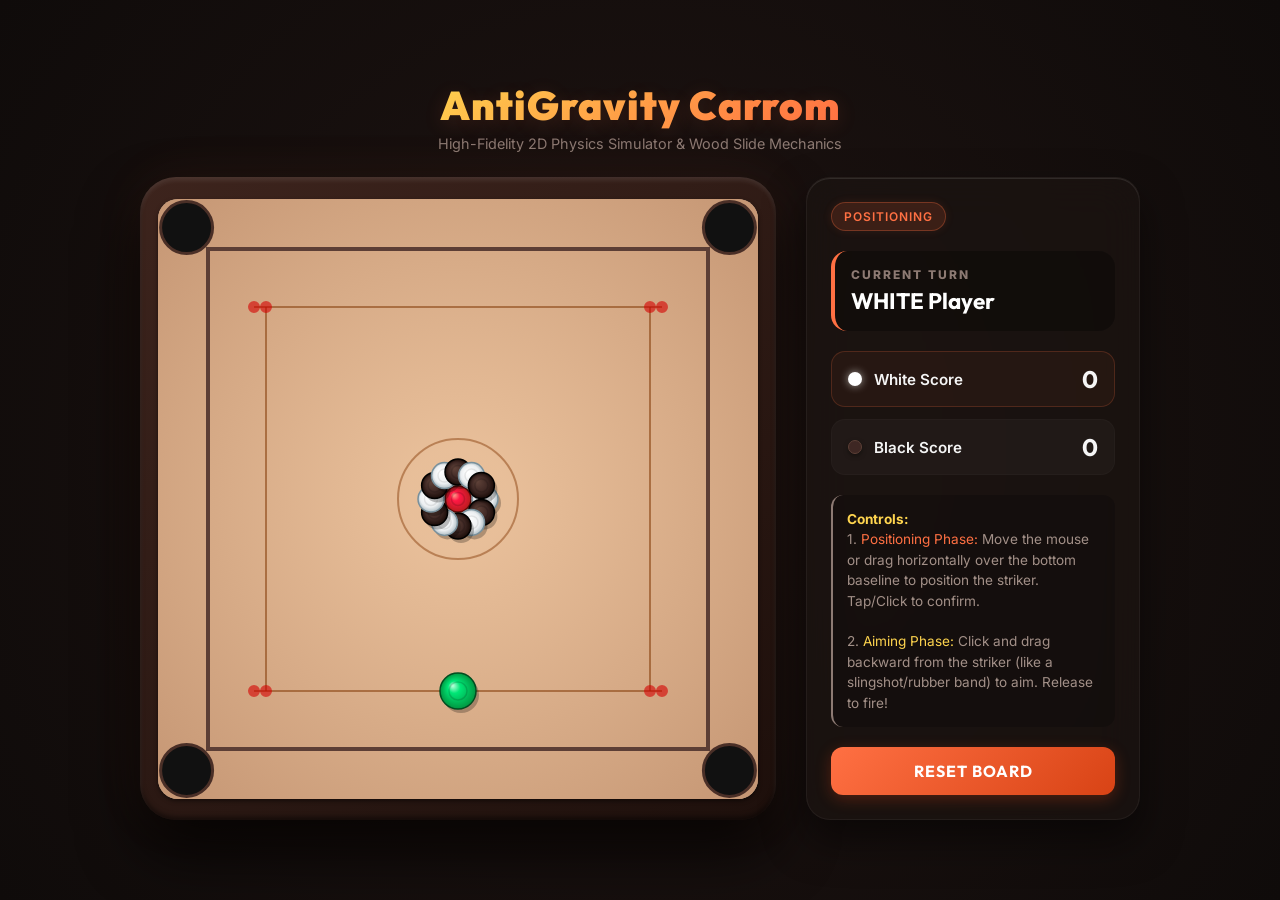
==== web/index.html @ b477c756 "Add playable Web simulator folder and update documentation" ====
<!DOCTYPE html>
<html lang="en">
<head>
    <meta charset="UTF-8">
    <meta name="viewport" content="width=device-width, initial-scale=1.0">
    <title>AntiGravity 2D Carrom - High-Fidelity Web Simulator</title>
    <link rel="stylesheet" href="styles.css">
</head>
<body>

    <div class="game-container">
        
        <header>
            <h1>AntiGravity Carrom</h1>
            <p>High-Fidelity 2D Physics Simulator & Wood Slide Mechanics</p>
        </header>

        <div class="dashboard">

            <!-- Playable Board Wrapper -->
            <div class="board-wrapper">
                <canvas id="carromCanvas" width="600" height="600"></canvas>
            </div>

            <!-- Dashboard Panel -->
            <div class="panel">
                
                <div class="state-badge" id="gameStateBadge">Positioning</div>

                <div class="turn-indicator">
                    <span class="turn-title">Current Turn</span>
                    <span class="turn-player" id="activePlayerDisplay">White Player</span>
                </div>

                <div class="scores">
                    <div class="score-row active-player" id="whiteScoreRow">
                        <div class="player-info">
                            <div class="coin-icon white"></div>
                            <span class="player-name">White Score</span>
                        </div>
                        <span class="score-val" id="whiteScoreVal">0</span>
                    </div>

                    <div class="score-row" id="blackScoreRow">
                        <div class="player-info">
                            <div class="coin-icon black"></div>
                            <span class="player-name">Black Score</span>
                        </div>
                        <span class="score-val" id="blackScoreVal">0</span>
                    </div>
                </div>

                <!-- Queen Cover Indicator -->
                <div class="queen-status" id="queenStatusBox" style="display: none;">
                    <div class="queen-dot"></div>
                    <span id="queenStatusText">Queen pocketed! Score next to cover.</span>
                </div>

                <div class="guidance">
                    <strong>Controls:</strong><br>
                    1. <span style="color: var(--accent);">Positioning Phase:</span> Move the mouse or drag horizontally over the bottom baseline to position the striker. Tap/Click to confirm.<br><br>
                    2. <span style="color: #FFD54F;">Aiming Phase:</span> Click and drag backward from the striker (like a slingshot/rubber band) to aim. Release to fire!
                </div>

                <button class="btn" id="restartBtn">Reset Board</button>

            </div>

        </div>

    </div>

    <!-- Core Game Scripts -->
    <script src="physics.js"></script>
    <script src="audio.js"></script>
    <script src="game.js"></script>

</body>
</html>
---- web/styles.css ----
/* Premium Styling for AntiGravity Carrom */

@import url('https://fonts.googleapis.com/css2?family=Inter:wght@300;400;600;800&family=Outfit:wght@400;700;900&display=swap');

:root {
    --bg-dark: #0f0b0a;
    --card-bg: rgba(28, 20, 18, 0.7);
    --border-glow: rgba(255, 110, 64, 0.2);
    --gold: #FFD54F;
    --neon-green: #00E676;
    --crimson: #FF3D00;
    --white-coin: #FFFFFF;
    --black-coin: #3E2723;
    --accent: #FF7043;
}

* {
    box-sizing: border-box;
    margin: 0;
    padding: 0;
    user-select: none;
    -webkit-user-select: none;
}

body {
    background: radial-gradient(circle at center, #1f1412 0%, var(--bg-dark) 100%);
    color: #F5F5F5;
    font-family: 'Inter', sans-serif;
    min-height: 100vh;
    display: flex;
    flex-direction: column;
    align-items: center;
    justify-content: center;
    overflow-x: hidden;
    padding: 20px;
}

/* Container */
.game-container {
    display: flex;
    flex-direction: column;
    align-items: center;
    gap: 20px;
    max-width: 1000px;
    width: 100%;
}

/* Header */
header {
    text-align: center;
    margin-bottom: 5px;
}

header h1 {
    font-family: 'Outfit', sans-serif;
    font-size: 2.5rem;
    font-weight: 900;
    background: linear-gradient(135deg, var(--gold) 0%, var(--accent) 100%);
    -webkit-background-clip: text;
    -webkit-text-fill-color: transparent;
    letter-spacing: 1px;
    text-shadow: 0 4px 20px rgba(255, 112, 67, 0.15);
}

header p {
    font-size: 0.9rem;
    color: #8D7A73;
    margin-top: 5px;
}

/* Dashboard Layout */
.dashboard {
    display: flex;
    align-items: stretch;
    gap: 30px;
    width: 100%;
    justify-content: center;
}

@media (max-width: 850px) {
    .dashboard {
        flex-direction: column;
        align-items: center;
    }
}

/* Glassmorphic Cards */
.panel {
    background: var(--card-bg);
    border: 1px solid rgba(255, 255, 255, 0.05);
    backdrop-filter: blur(20px);
    -webkit-backdrop-filter: blur(20px);
    border-radius: 24px;
    padding: 24px;
    box-shadow: 0 20px 40px rgba(0, 0, 0, 0.5),
                inset 0 1px 0 rgba(255, 255, 255, 0.1);
    display: flex;
    flex-direction: column;
    gap: 20px;
    min-width: 280px;
    height: fit-content;
}

/* Turn Display Box */
.turn-indicator {
    padding: 16px;
    border-radius: 16px;
    background: rgba(0, 0, 0, 0.3);
    border-left: 4px solid var(--accent);
    display: flex;
    flex-direction: column;
    gap: 5px;
}

.turn-title {
    font-size: 0.75rem;
    text-transform: uppercase;
    letter-spacing: 2px;
    color: #8D7A73;
    font-weight: 800;
}

.turn-player {
    font-family: 'Outfit', sans-serif;
    font-size: 1.4rem;
    font-weight: 700;
    color: var(--gold);
    transition: all 0.3s ease;
}

/* State Badge */
.state-badge {
    align-self: flex-start;
    padding: 6px 12px;
    border-radius: 20px;
    font-size: 0.75rem;
    font-weight: 600;
    letter-spacing: 1px;
    text-transform: uppercase;
    background: rgba(255, 110, 64, 0.15);
    color: var(--accent);
    border: 1px solid rgba(255, 110, 64, 0.3);
    box-shadow: 0 0 10px rgba(255, 110, 64, 0.1);
}

/* Score Section */
.scores {
    display: flex;
    flex-direction: column;
    gap: 12px;
}

.score-row {
    display: flex;
    align-items: center;
    justify-content: space-between;
    padding: 12px 16px;
    border-radius: 14px;
    background: rgba(255, 255, 255, 0.03);
    border: 1px solid rgba(255, 255, 255, 0.02);
}

.score-row.active-player {
    background: rgba(255, 110, 64, 0.05);
    border-color: rgba(255, 110, 64, 0.2);
}

.player-info {
    display: flex;
    align-items: center;
    gap: 12px;
}

.coin-icon {
    width: 14px;
    height: 14px;
    border-radius: 50%;
    box-shadow: 0 2px 5px rgba(0, 0, 0, 0.4);
}

.coin-icon.white {
    background: var(--white-coin);
    box-shadow: 0 0 8px rgba(255, 255, 255, 0.6);
}

.coin-icon.black {
    background: var(--black-coin);
    border: 1px solid #5d4037;
}

.player-name {
    font-size: 0.95rem;
    font-weight: 600;
}

.score-val {
    font-family: 'Outfit', sans-serif;
    font-size: 1.5rem;
    font-weight: 700;
}

/* Board Outer border with wood bevel styling */
.board-wrapper {
    position: relative;
    padding: 18px;
    background: linear-gradient(145deg, #3d241d 0%, #1e100c 100%);
    border-radius: 36px;
    box-shadow: 0 30px 60px rgba(0, 0, 0, 0.8),
                0 0 50px rgba(255, 110, 64, 0.08),
                inset 0 3px 5px rgba(255,255,255,0.1),
                inset 0 -3px 5px rgba(0,0,0,0.5);
    display: flex;
    align-items: center;
    justify-content: center;
}

canvas {
    background: #e5c4a5; /* High quality wood color */
    border-radius: 20px;
    box-shadow: inset 0 0 30px rgba(0, 0, 0, 0.4),
                0 2px 4px rgba(0, 0, 0, 0.5);
    display: block;
    cursor: crosshair;
}

/* Instruction Text */
.guidance {
    color: #A39088;
    font-size: 0.85rem;
    line-height: 1.5;
    background: rgba(0,0,0,0.2);
    padding: 14px;
    border-radius: 12px;
    border-left: 2px solid #8D7A73;
}

.guidance strong {
    color: var(--gold);
}

/* Action Buttons */
.btn {
    background: linear-gradient(135deg, var(--accent) 0%, #D84315 100%);
    color: white;
    border: none;
    border-radius: 12px;
    padding: 14px;
    font-family: 'Outfit', sans-serif;
    font-weight: 700;
    font-size: 1rem;
    letter-spacing: 1px;
    cursor: pointer;
    box-shadow: 0 4px 15px rgba(216, 67, 21, 0.3);
    transition: all 0.2s cubic-bezier(0.4, 0, 0.2, 1);
    text-transform: uppercase;
}

.btn:hover {
    transform: translateY(-2px);
    box-shadow: 0 6px 20px rgba(216, 67, 21, 0.5);
    filter: brightness(1.1);
}

.btn:active {
    transform: translateY(1px);
}

/* Queen Status Box */
.queen-status {
    padding: 12px 16px;
    border-radius: 14px;
    background: rgba(213, 0, 0, 0.05);
    border: 1px dashed rgba(213, 0, 0, 0.2);
    font-size: 0.8rem;
    color: #FF5252;
    display: flex;
    align-items: center;
    gap: 10px;
}

.queen-dot {
    width: 8px;
    height: 8px;
    border-radius: 50%;
    background: var(--crimson);
    box-shadow: 0 0 8px var(--crimson);
    animation: pulse 1.5s infinite;
}

@keyframes pulse {
    0% { transform: scale(1); opacity: 1; }
    50% { transform: scale(1.3); opacity: 0.5; }
    100% { transform: scale(1); opacity: 1; }
}
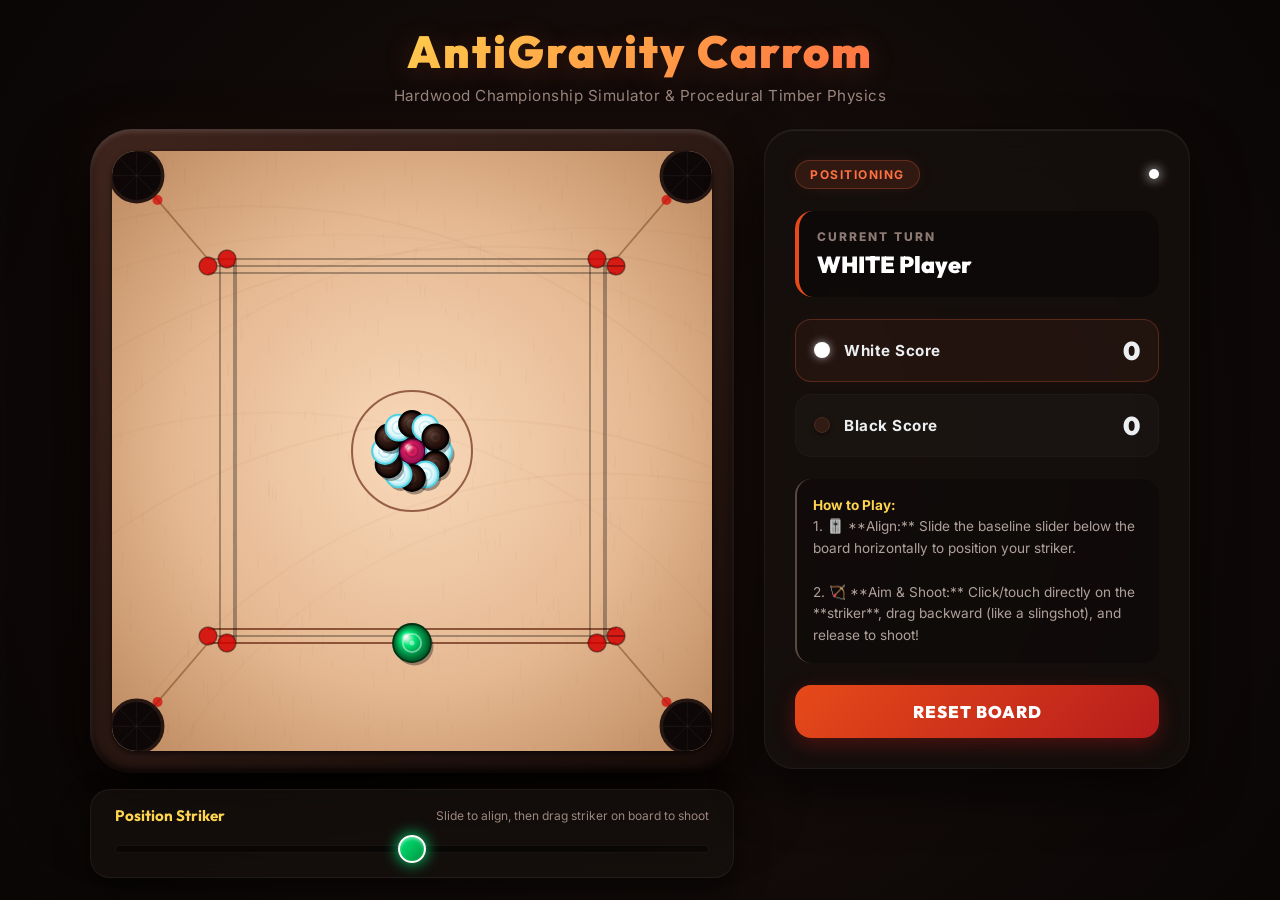
==== commit 012dfd9a: "Upgrade web simulator with professional wood theme and range slider positioning" ====
--- a/web/index.html
+++ b/web/index.html
@@ -3,7 +3,7 @@
 <head>
     <meta charset="UTF-8">
     <meta name="viewport" content="width=device-width, initial-scale=1.0">
-    <title>AntiGravity 2D Carrom - High-Fidelity Web Simulator</title>
+    <title>AntiGravity 2D Carrom - Hardwood Championship Board</title>
     <link rel="stylesheet" href="styles.css">
 </head>
 <body>
@@ -12,20 +12,34 @@
         
         <header>
             <h1>AntiGravity Carrom</h1>
-            <p>High-Fidelity 2D Physics Simulator & Wood Slide Mechanics</p>
+            <p>Hardwood Championship Simulator & Procedural Timber Physics</p>
         </header>
 
         <div class="dashboard">
 
-            <!-- Playable Board Wrapper -->
-            <div class="board-wrapper">
-                <canvas id="carromCanvas" width="600" height="600"></canvas>
+            <!-- Playable Board & Slider Wrapper -->
+            <div class="board-column">
+                <div class="board-wrapper">
+                    <canvas id="carromCanvas" width="600" height="600"></canvas>
+                </div>
+                
+                <!-- Baseline Slider Control -->
+                <div class="slider-panel">
+                    <div class="slider-header">
+                        <span class="slider-title">Position Striker</span>
+                        <span class="slider-hint">Slide to align, then drag striker on board to shoot</span>
+                    </div>
+                    <input type="range" id="strikerSlider" min="0" max="100" value="50" class="premium-slider">
+                </div>
             </div>
 
             <!-- Dashboard Panel -->
             <div class="panel">
                 
-                <div class="state-badge" id="gameStateBadge">Positioning</div>
+                <div class="state-badge-container">
+                    <div class="state-badge" id="gameStateBadge">Positioning</div>
+                    <div class="turn-dot" id="turnIndicatorDot"></div>
+                </div>
 
                 <div class="turn-indicator">
                     <span class="turn-title">Current Turn</span>
@@ -57,9 +71,9 @@
                 </div>
 
                 <div class="guidance">
-                    <strong>Controls:</strong><br>
-                    1. <span style="color: var(--accent);">Positioning Phase:</span> Move the mouse or drag horizontally over the bottom baseline to position the striker. Tap/Click to confirm.<br><br>
-                    2. <span style="color: #FFD54F;">Aiming Phase:</span> Click and drag backward from the striker (like a slingshot/rubber band) to aim. Release to fire!
+                    <strong>How to Play:</strong><br>
+                    1. 🎚️ **Align:** Slide the baseline slider below the board horizontally to position your striker.<br><br>
+                    2. 🏹 **Aim & Shoot:** Click/touch directly on the **striker**, drag backward (like a slingshot), and release to shoot!
                 </div>
 
                 <button class="btn" id="restartBtn">Reset Board</button>
--- a/web/styles.css
+++ b/web/styles.css
@@ -1,17 +1,19 @@
 /* Premium Styling for AntiGravity Carrom */
 
-@import url('https://fonts.googleapis.com/css2?family=Inter:wght@300;400;600;800&family=Outfit:wght@400;700;900&display=swap');
+@import url('https://fonts.googleapis.com/css2?family=Inter:wght@300;400;600;700;800&family=Outfit:wght@400;700;900&display=swap');
 
 :root {
-    --bg-dark: #0f0b0a;
-    --card-bg: rgba(28, 20, 18, 0.7);
-    --border-glow: rgba(255, 110, 64, 0.2);
+    --bg-dark: #090605;
+    --card-bg: rgba(22, 16, 14, 0.75);
     --gold: #FFD54F;
+    --gold-glow: rgba(255, 213, 79, 0.4);
     --neon-green: #00E676;
     --crimson: #FF3D00;
-    --white-coin: #FFFFFF;
-    --black-coin: #3E2723;
-    --accent: #FF7043;
+    --white-coin: #FFF;
+    --black-coin: #321B13;
+    --accent: #E64A19;
+    --wood-dark: #2A1711;
+    --wood-light: #4A2E25;
 }
 
 * {
@@ -23,16 +25,16 @@
 }
 
 body {
-    background: radial-gradient(circle at center, #1f1412 0%, var(--bg-dark) 100%);
-    color: #F5F5F5;
+    background: radial-gradient(circle at center, #1b100e 0%, var(--bg-dark) 100%);
+    color: #ECEFF1;
     font-family: 'Inter', sans-serif;
     min-height: 100vh;
     display: flex;
     flex-direction: column;
     align-items: center;
     justify-content: center;
+    padding: 20px;
     overflow-x: hidden;
-    padding: 20px;
 }
 
 /* Container */
@@ -40,32 +42,32 @@
     display: flex;
     flex-direction: column;
     align-items: center;
-    gap: 20px;
-    max-width: 1000px;
+    gap: 24px;
+    max-width: 1100px;
     width: 100%;
 }
 
 /* Header */
 header {
     text-align: center;
-    margin-bottom: 5px;
 }
 
 header h1 {
     font-family: 'Outfit', sans-serif;
-    font-size: 2.5rem;
+    font-size: 2.8rem;
     font-weight: 900;
-    background: linear-gradient(135deg, var(--gold) 0%, var(--accent) 100%);
+    background: linear-gradient(135deg, var(--gold) 0%, #FF7043 100%);
     -webkit-background-clip: text;
     -webkit-text-fill-color: transparent;
-    letter-spacing: 1px;
-    text-shadow: 0 4px 20px rgba(255, 112, 67, 0.15);
+    letter-spacing: 2px;
+    text-shadow: 0 4px 30px rgba(255, 112, 67, 0.2);
 }
 
 header p {
-    font-size: 0.9rem;
-    color: #8D7A73;
-    margin-top: 5px;
+    font-size: 0.95rem;
+    color: #9C867E;
+    margin-top: 6px;
+    letter-spacing: 0.5px;
 }
 
 /* Dashboard Layout */
@@ -77,39 +79,182 @@
     justify-content: center;
 }
 
-@media (max-width: 850px) {
+@media (max-width: 900px) {
     .dashboard {
         flex-direction: column;
         align-items: center;
     }
 }
 
-/* Glassmorphic Cards */
+/* Board Column holds Canvas and Slider */
+.board-column {
+    display: flex;
+    flex-direction: column;
+    align-items: center;
+    gap: 16px;
+}
+
+/* Board Outer wooden frame with rich bevel */
+.board-wrapper {
+    position: relative;
+    padding: 22px;
+    background: linear-gradient(145deg, #3E241C 0%, #170C09 100%);
+    border-radius: 42px;
+    box-shadow: 0 35px 70px rgba(0, 0, 0, 0.95),
+                0 0 50px rgba(230, 74, 25, 0.05),
+                inset 0 3px 5px rgba(255, 255, 255, 0.15),
+                inset 0 -4px 8px rgba(0, 0, 0, 0.8);
+    display: flex;
+    align-items: center;
+    justify-content: center;
+}
+
+canvas {
+    background: #E8C19F; /* wood tone */
+    border-radius: 24px;
+    box-shadow: inset 0 0 40px rgba(0, 0, 0, 0.55),
+                0 2px 4px rgba(0, 0, 0, 0.6);
+    display: block;
+    cursor: grab;
+}
+
+canvas:active {
+    cursor: grabbing;
+}
+
+/* Slider Panel beneath the Board */
+.slider-panel {
+    background: var(--card-bg);
+    border: 1px solid rgba(255, 255, 255, 0.06);
+    backdrop-filter: blur(20px);
+    -webkit-backdrop-filter: blur(20px);
+    border-radius: 20px;
+    padding: 16px 24px;
+    width: 100%;
+    max-width: 644px;
+    box-shadow: 0 15px 30px rgba(0, 0, 0, 0.5);
+    display: flex;
+    flex-direction: column;
+    gap: 12px;
+}
+
+.slider-header {
+    display: flex;
+    justify-content: space-between;
+    align-items: center;
+}
+
+.slider-title {
+    font-family: 'Outfit', sans-serif;
+    font-size: 0.95rem;
+    font-weight: 700;
+    color: var(--gold);
+}
+
+.slider-hint {
+    font-size: 0.75rem;
+    color: #9C867E;
+}
+
+/* Premium styled range slider input */
+.premium-slider {
+    -webkit-appearance: none;
+    width: 100%;
+    height: 8px;
+    border-radius: 4px;
+    background: rgba(0, 0, 0, 0.45);
+    outline: none;
+    border: 1px solid rgba(255, 255, 255, 0.05);
+    margin: 8px 0;
+}
+
+.premium-slider::-webkit-slider-thumb {
+    -webkit-appearance: none;
+    appearance: none;
+    width: 28px;
+    height: 28px;
+    border-radius: 50%;
+    background: linear-gradient(135deg, #00E676 0%, #009640 100%);
+    cursor: pointer;
+    box-shadow: 0 0 15px var(--neon-green),
+                inset 0 2px 3px rgba(255,255,255,0.4);
+    border: 2px solid #FFFFFF;
+    transition: transform 0.1s ease;
+}
+
+.premium-slider::-webkit-slider-thumb:hover {
+    transform: scale(1.15);
+}
+
+.premium-slider::-moz-range-thumb {
+    width: 28px;
+    height: 28px;
+    border-radius: 50%;
+    background: linear-gradient(135deg, #00E676 0%, #009640 100%);
+    cursor: pointer;
+    box-shadow: 0 0 15px var(--neon-green);
+    border: 2px solid #FFFFFF;
+    transition: transform 0.1s ease;
+}
+
+.premium-slider::-moz-range-thumb:hover {
+    transform: scale(1.15);
+}
+
+/* Dashboard Panel */
 .panel {
     background: var(--card-bg);
     border: 1px solid rgba(255, 255, 255, 0.05);
-    backdrop-filter: blur(20px);
-    -webkit-backdrop-filter: blur(20px);
-    border-radius: 24px;
-    padding: 24px;
-    box-shadow: 0 20px 40px rgba(0, 0, 0, 0.5),
-                inset 0 1px 0 rgba(255, 255, 255, 0.1);
-    display: flex;
-    flex-direction: column;
-    gap: 20px;
-    min-width: 280px;
+    backdrop-filter: blur(25px);
+    -webkit-backdrop-filter: blur(25px);
+    border-radius: 30px;
+    padding: 30px;
+    box-shadow: 0 25px 50px rgba(0, 0, 0, 0.6),
+                inset 0 1px 0 rgba(255, 255, 255, 0.08);
+    display: flex;
+    flex-direction: column;
+    gap: 22px;
+    min-width: 320px;
     height: fit-content;
+}
+
+/* State Badge with glowing turn indicator dot */
+.state-badge-container {
+    display: flex;
+    justify-content: space-between;
+    align-items: center;
+}
+
+.state-badge {
+    padding: 6px 14px;
+    border-radius: 20px;
+    font-size: 0.75rem;
+    font-weight: 700;
+    letter-spacing: 1.5px;
+    text-transform: uppercase;
+    background: rgba(255, 110, 64, 0.12);
+    color: #FF7043;
+    border: 1px solid rgba(255, 110, 64, 0.25);
+    box-shadow: 0 0 15px rgba(255, 110, 64, 0.08);
+}
+
+.turn-dot {
+    width: 10px;
+    height: 10px;
+    border-radius: 50%;
+    background: var(--neon-green);
+    box-shadow: 0 0 12px var(--neon-green);
 }
 
 /* Turn Display Box */
 .turn-indicator {
-    padding: 16px;
-    border-radius: 16px;
-    background: rgba(0, 0, 0, 0.3);
+    padding: 18px;
+    border-radius: 18px;
+    background: rgba(0, 0, 0, 0.35);
     border-left: 4px solid var(--accent);
     display: flex;
     flex-direction: column;
-    gap: 5px;
+    gap: 6px;
 }
 
 .turn-title {
@@ -122,25 +267,9 @@
 
 .turn-player {
     font-family: 'Outfit', sans-serif;
-    font-size: 1.4rem;
-    font-weight: 700;
+    font-size: 1.45rem;
+    font-weight: 900;
     color: var(--gold);
-    transition: all 0.3s ease;
-}
-
-/* State Badge */
-.state-badge {
-    align-self: flex-start;
-    padding: 6px 12px;
-    border-radius: 20px;
-    font-size: 0.75rem;
-    font-weight: 600;
-    letter-spacing: 1px;
-    text-transform: uppercase;
-    background: rgba(255, 110, 64, 0.15);
-    color: var(--accent);
-    border: 1px solid rgba(255, 110, 64, 0.3);
-    box-shadow: 0 0 10px rgba(255, 110, 64, 0.1);
 }
 
 /* Score Section */
@@ -154,26 +283,28 @@
     display: flex;
     align-items: center;
     justify-content: space-between;
-    padding: 12px 16px;
-    border-radius: 14px;
-    background: rgba(255, 255, 255, 0.03);
+    padding: 14px 18px;
+    border-radius: 16px;
+    background: rgba(255, 255, 255, 0.025);
     border: 1px solid rgba(255, 255, 255, 0.02);
+    transition: all 0.3s cubic-bezier(0.4, 0, 0.2, 1);
 }
 
 .score-row.active-player {
-    background: rgba(255, 110, 64, 0.05);
-    border-color: rgba(255, 110, 64, 0.2);
+    background: rgba(255, 110, 64, 0.06);
+    border-color: rgba(255, 110, 64, 0.25);
+    box-shadow: 0 0 15px rgba(255, 110, 64, 0.04);
 }
 
 .player-info {
     display: flex;
     align-items: center;
-    gap: 12px;
+    gap: 14px;
 }
 
 .coin-icon {
-    width: 14px;
-    height: 14px;
+    width: 16px;
+    height: 16px;
     border-radius: 50%;
     box-shadow: 0 2px 5px rgba(0, 0, 0, 0.4);
 }
@@ -185,53 +316,30 @@
 
 .coin-icon.black {
     background: var(--black-coin);
-    border: 1px solid #5d4037;
+    border: 1.5px solid #4E2C1E;
 }
 
 .player-name {
     font-size: 0.95rem;
-    font-weight: 600;
+    font-weight: 700;
+    letter-spacing: 0.5px;
 }
 
 .score-val {
     font-family: 'Outfit', sans-serif;
-    font-size: 1.5rem;
-    font-weight: 700;
-}
-
-/* Board Outer border with wood bevel styling */
-.board-wrapper {
-    position: relative;
-    padding: 18px;
-    background: linear-gradient(145deg, #3d241d 0%, #1e100c 100%);
-    border-radius: 36px;
-    box-shadow: 0 30px 60px rgba(0, 0, 0, 0.8),
-                0 0 50px rgba(255, 110, 64, 0.08),
-                inset 0 3px 5px rgba(255,255,255,0.1),
-                inset 0 -3px 5px rgba(0,0,0,0.5);
-    display: flex;
-    align-items: center;
-    justify-content: center;
-}
-
-canvas {
-    background: #e5c4a5; /* High quality wood color */
-    border-radius: 20px;
-    box-shadow: inset 0 0 30px rgba(0, 0, 0, 0.4),
-                0 2px 4px rgba(0, 0, 0, 0.5);
-    display: block;
-    cursor: crosshair;
-}
-
-/* Instruction Text */
+    font-size: 1.6rem;
+    font-weight: 900;
+}
+
+/* Instructions */
 .guidance {
-    color: #A39088;
+    color: #AFA09A;
     font-size: 0.85rem;
-    line-height: 1.5;
-    background: rgba(0,0,0,0.2);
-    padding: 14px;
-    border-radius: 12px;
-    border-left: 2px solid #8D7A73;
+    line-height: 1.6;
+    background: rgba(0, 0, 0, 0.25);
+    padding: 16px;
+    border-radius: 16px;
+    border-left: 2px solid #5A4842;
 }
 
 .guidance strong {
@@ -240,50 +348,51 @@
 
 /* Action Buttons */
 .btn {
-    background: linear-gradient(135deg, var(--accent) 0%, #D84315 100%);
+    background: linear-gradient(135deg, var(--accent) 0%, #B71C1C 100%);
     color: white;
     border: none;
-    border-radius: 12px;
-    padding: 14px;
+    border-radius: 16px;
+    padding: 16px;
     font-family: 'Outfit', sans-serif;
-    font-weight: 700;
-    font-size: 1rem;
+    font-weight: 900;
+    font-size: 1.05rem;
     letter-spacing: 1px;
     cursor: pointer;
-    box-shadow: 0 4px 15px rgba(216, 67, 21, 0.3);
+    box-shadow: 0 6px 20px rgba(183, 28, 28, 0.35);
     transition: all 0.2s cubic-bezier(0.4, 0, 0.2, 1);
     text-transform: uppercase;
 }
 
 .btn:hover {
     transform: translateY(-2px);
-    box-shadow: 0 6px 20px rgba(216, 67, 21, 0.5);
-    filter: brightness(1.1);
+    box-shadow: 0 8px 25px rgba(183, 28, 28, 0.55);
+    filter: brightness(1.15);
 }
 
 .btn:active {
     transform: translateY(1px);
 }
 
-/* Queen Status Box */
+/* Queen Status warning overlay */
 .queen-status {
-    padding: 12px 16px;
-    border-radius: 14px;
-    background: rgba(213, 0, 0, 0.05);
-    border: 1px dashed rgba(213, 0, 0, 0.2);
+    padding: 14px 18px;
+    border-radius: 16px;
+    background: rgba(255, 23, 68, 0.08);
+    border: 1px dashed rgba(255, 23, 68, 0.3);
     font-size: 0.8rem;
+    font-weight: 600;
     color: #FF5252;
     display: flex;
     align-items: center;
-    gap: 10px;
+    gap: 12px;
 }
 
 .queen-dot {
     width: 8px;
     height: 8px;
     border-radius: 50%;
-    background: var(--crimson);
-    box-shadow: 0 0 8px var(--crimson);
+    background: #FF1744;
+    box-shadow: 0 0 8px #FF1744;
     animation: pulse 1.5s infinite;
 }
 
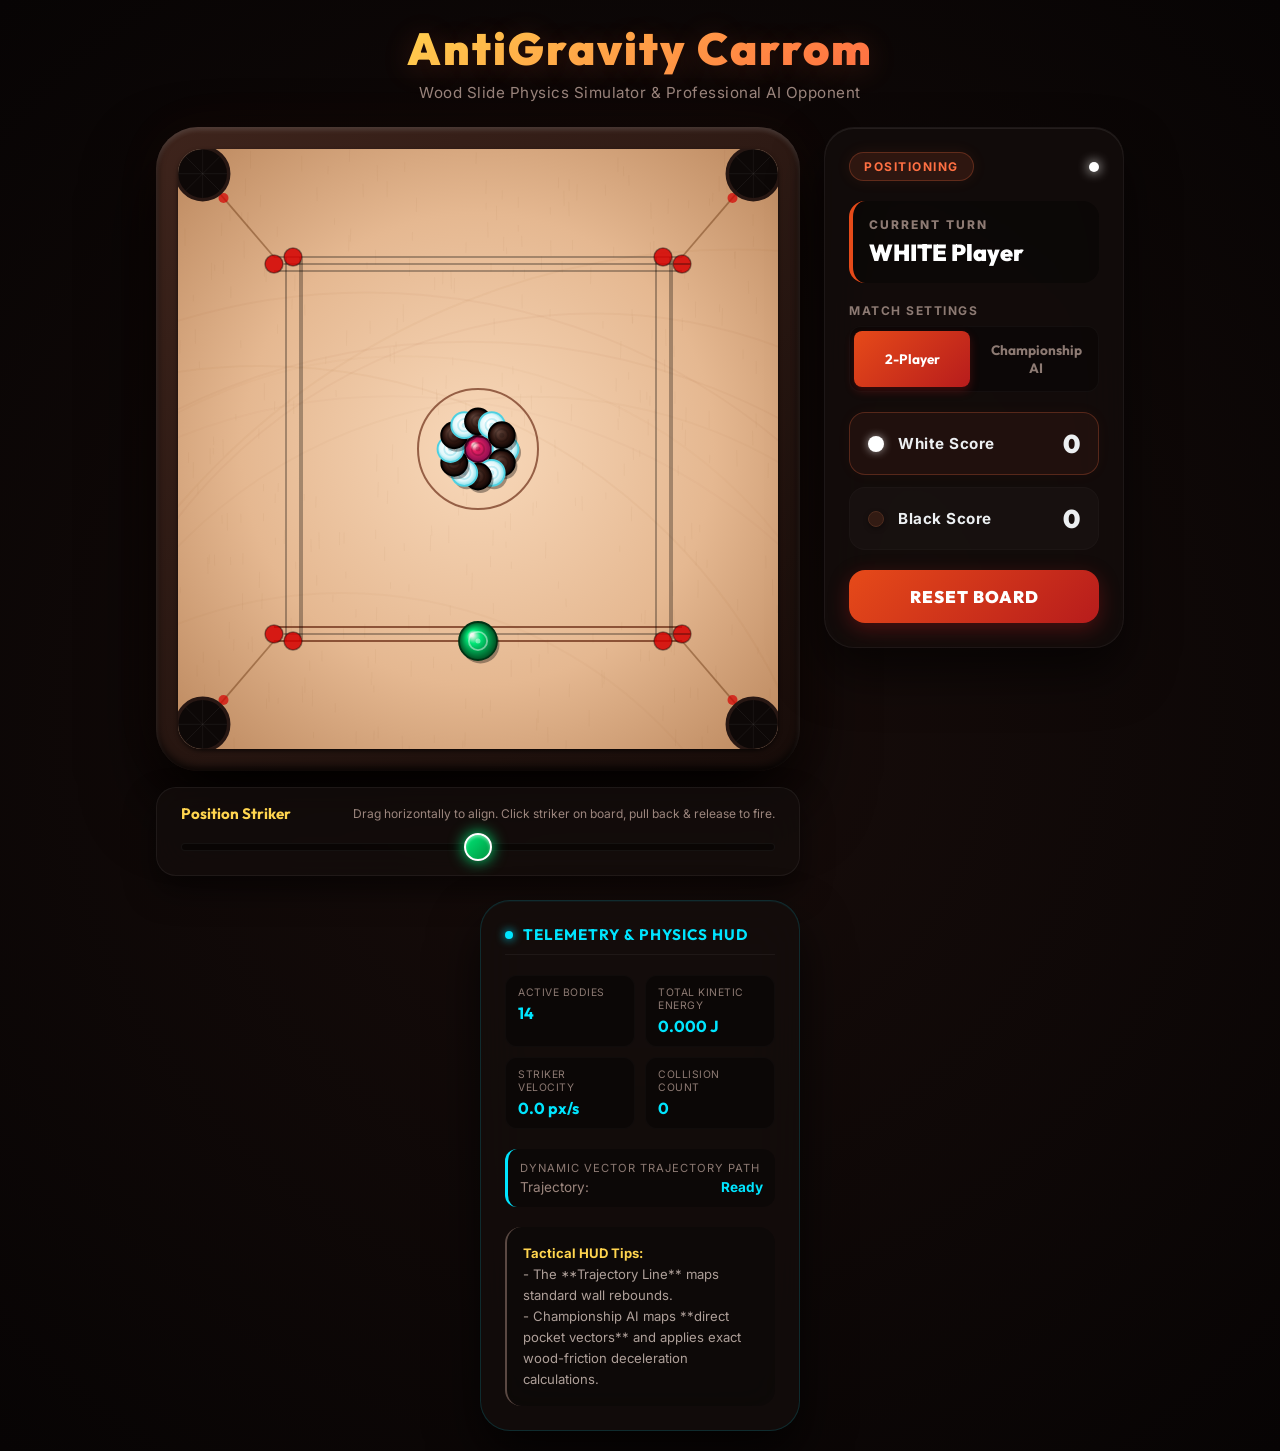
==== commit a99484bd: "Calibrate striker impulse mass factor and fix mobile touchend release shot" ====
--- a/web/index.html
+++ b/web/index.html
@@ -3,7 +3,7 @@
 <head>
     <meta charset="UTF-8">
     <meta name="viewport" content="width=device-width, initial-scale=1.0">
-    <title>AntiGravity 2D Carrom - Hardwood Championship Board</title>
+    <title>AntiGravity 2D Carrom - Championship Hardwood Arena</title>
     <link rel="stylesheet" href="styles.css">
 </head>
 <body>
@@ -12,12 +12,12 @@
         
         <header>
             <h1>AntiGravity Carrom</h1>
-            <p>Hardwood Championship Simulator & Procedural Timber Physics</p>
+            <p>Wood Slide Physics Simulator & Professional AI Opponent</p>
         </header>
 
         <div class="dashboard">
 
-            <!-- Playable Board & Slider Wrapper -->
+            <!-- Playable Board Column -->
             <div class="board-column">
                 <div class="board-wrapper">
                     <canvas id="carromCanvas" width="600" height="600"></canvas>
@@ -27,13 +27,13 @@
                 <div class="slider-panel">
                     <div class="slider-header">
                         <span class="slider-title">Position Striker</span>
-                        <span class="slider-hint">Slide to align, then drag striker on board to shoot</span>
+                        <span class="slider-hint">Drag horizontally to align. Click striker on board, pull back & release to fire.</span>
                     </div>
                     <input type="range" id="strikerSlider" min="0" max="100" value="50" class="premium-slider">
                 </div>
             </div>
 
-            <!-- Dashboard Panel -->
+            <!-- Scoreboard & Controls Panel -->
             <div class="panel">
                 
                 <div class="state-badge-container">
@@ -44,6 +44,15 @@
                 <div class="turn-indicator">
                     <span class="turn-title">Current Turn</span>
                     <span class="turn-player" id="activePlayerDisplay">White Player</span>
+                </div>
+
+                <!-- Opponent Mode Selector -->
+                <div class="mode-selector">
+                    <label class="mode-label">Match Settings</label>
+                    <div class="mode-buttons">
+                        <button class="mode-btn active" id="modeLocalBtn">2-Player</button>
+                        <button class="mode-btn" id="modeAiBtn">Championship AI</button>
+                    </div>
                 </div>
 
                 <div class="scores">
@@ -58,7 +67,7 @@
                     <div class="score-row" id="blackScoreRow">
                         <div class="player-info">
                             <div class="coin-icon black"></div>
-                            <span class="player-name">Black Score</span>
+                            <span class="player-name" id="blackPlayerName">Black Score</span>
                         </div>
                         <span class="score-val" id="blackScoreVal">0</span>
                     </div>
@@ -67,17 +76,53 @@
                 <!-- Queen Cover Indicator -->
                 <div class="queen-status" id="queenStatusBox" style="display: none;">
                     <div class="queen-dot"></div>
-                    <span id="queenStatusText">Queen pocketed! Score next to cover.</span>
+                    <span id="queenStatusText">Queen Sunk! Score a coin to cover.</span>
+                </div>
+
+                <!-- Action Button -->
+                <button class="btn" id="restartBtn">Reset Board</button>
+
+            </div>
+
+            <!-- Physics Monitor HUD Overlay -->
+            <div class="panel monitor-panel">
+                <div class="monitor-header">
+                    <div class="pulse-dot"></div>
+                    <span class="monitor-title">Telemetry & Physics HUD</span>
+                </div>
+                
+                <div class="telemetry-grid">
+                    <div class="telemetry-item">
+                        <span class="telemetry-label">Active Bodies</span>
+                        <span class="telemetry-value" id="hudActiveBodies">14</span>
+                    </div>
+                    <div class="telemetry-item">
+                        <span class="telemetry-label">Total Kinetic Energy</span>
+                        <span class="telemetry-value" id="hudKineticEnergy">0.00 J</span>
+                    </div>
+                    <div class="telemetry-item">
+                        <span class="telemetry-label">Striker Velocity</span>
+                        <span class="telemetry-value" id="hudStrikerVel">0.0 px/s</span>
+                    </div>
+                    <div class="telemetry-item">
+                        <span class="telemetry-label">Collision Count</span>
+                        <span class="telemetry-value" id="hudCollisions">0</span>
+                    </div>
+                </div>
+
+                <div class="vector-visualizer">
+                    <span class="vector-title">Dynamic Vector Trajectory Path</span>
+                    <div class="vector-status">
+                        <span class="vector-status-label">Trajectory:</span>
+                        <span class="vector-status-value" id="hudTrajectoryStatus">Ready</span>
+                    </div>
                 </div>
 
                 <div class="guidance">
-                    <strong>How to Play:</strong><br>
-                    1. 🎚️ **Align:** Slide the baseline slider below the board horizontally to position your striker.<br><br>
-                    2. 🏹 **Aim & Shoot:** Click/touch directly on the **striker**, drag backward (like a slingshot), and release to shoot!
+                    <strong>Tactical HUD Tips:</strong><br>
+                    - The **Trajectory Line** maps standard wall rebounds.<br>
+                    - Championship AI maps **direct pocket vectors** and applies exact wood-friction deceleration calculations.
                 </div>
-
-                <button class="btn" id="restartBtn">Reset Board</button>
-
             </div>
 
         </div>
--- a/web/styles.css
+++ b/web/styles.css
@@ -3,17 +3,16 @@
 @import url('https://fonts.googleapis.com/css2?family=Inter:wght@300;400;600;700;800&family=Outfit:wght@400;700;900&display=swap');
 
 :root {
-    --bg-dark: #090605;
-    --card-bg: rgba(22, 16, 14, 0.75);
+    --bg-dark: #070404;
+    --card-bg: rgba(20, 14, 12, 0.78);
     --gold: #FFD54F;
     --gold-glow: rgba(255, 213, 79, 0.4);
     --neon-green: #00E676;
+    --neon-cyan: #00E5FF;
     --crimson: #FF3D00;
-    --white-coin: #FFF;
+    --white-coin: #FFFFFF;
     --black-coin: #321B13;
     --accent: #E64A19;
-    --wood-dark: #2A1711;
-    --wood-light: #4A2E25;
 }
 
 * {
@@ -25,7 +24,7 @@
 }
 
 body {
-    background: radial-gradient(circle at center, #1b100e 0%, var(--bg-dark) 100%);
+    background: radial-gradient(circle at center, #180d0b 0%, var(--bg-dark) 100%);
     color: #ECEFF1;
     font-family: 'Inter', sans-serif;
     min-height: 100vh;
@@ -42,14 +41,15 @@
     display: flex;
     flex-direction: column;
     align-items: center;
-    gap: 24px;
-    max-width: 1100px;
+    gap: 20px;
+    max-width: 1300px;
     width: 100%;
 }
 
 /* Header */
 header {
     text-align: center;
+    margin-bottom: 5px;
 }
 
 header h1 {
@@ -74,16 +74,10 @@
 .dashboard {
     display: flex;
     align-items: stretch;
-    gap: 30px;
+    gap: 24px;
     width: 100%;
     justify-content: center;
-}
-
-@media (max-width: 900px) {
-    .dashboard {
-        flex-direction: column;
-        align-items: center;
-    }
+    flex-wrap: wrap;
 }
 
 /* Board Column holds Canvas and Slider */
@@ -208,13 +202,14 @@
     backdrop-filter: blur(25px);
     -webkit-backdrop-filter: blur(25px);
     border-radius: 30px;
-    padding: 30px;
+    padding: 24px;
     box-shadow: 0 25px 50px rgba(0, 0, 0, 0.6),
                 inset 0 1px 0 rgba(255, 255, 255, 0.08);
     display: flex;
     flex-direction: column;
-    gap: 22px;
-    min-width: 320px;
+    gap: 20px;
+    min-width: 300px;
+    max-width: 320px;
     height: fit-content;
 }
 
@@ -248,8 +243,8 @@
 
 /* Turn Display Box */
 .turn-indicator {
-    padding: 18px;
-    border-radius: 18px;
+    padding: 16px;
+    border-radius: 16px;
     background: rgba(0, 0, 0, 0.35);
     border-left: 4px solid var(--accent);
     display: flex;
@@ -270,6 +265,50 @@
     font-size: 1.45rem;
     font-weight: 900;
     color: var(--gold);
+}
+
+/* Match Opponent Selector */
+.mode-selector {
+    display: flex;
+    flex-direction: column;
+    gap: 8px;
+}
+
+.mode-label {
+    font-size: 0.75rem;
+    text-transform: uppercase;
+    letter-spacing: 1.5px;
+    color: #8D7A73;
+    font-weight: 700;
+}
+
+.mode-buttons {
+    display: flex;
+    gap: 8px;
+    background: rgba(0,0,0,0.3);
+    padding: 4px;
+    border-radius: 12px;
+    border: 1px solid rgba(255,255,255,0.03);
+}
+
+.mode-btn {
+    flex: 1;
+    background: transparent;
+    border: none;
+    border-radius: 8px;
+    padding: 10px;
+    font-family: 'Outfit', sans-serif;
+    font-weight: 700;
+    font-size: 0.85rem;
+    color: #8D7A73;
+    cursor: pointer;
+    transition: all 0.2s ease;
+}
+
+.mode-btn.active {
+    background: linear-gradient(135deg, var(--wood-light, #E64A19) 0%, #B71C1C 100%);
+    color: white;
+    box-shadow: 0 4px 10px rgba(183, 28, 28, 0.3);
 }
 
 /* Score Section */
@@ -331,10 +370,111 @@
     font-weight: 900;
 }
 
+/* HUD Monitor Panel */
+.monitor-panel {
+    border-color: rgba(0, 229, 255, 0.15);
+    box-shadow: 0 25px 50px rgba(0, 0, 0, 0.7),
+                inset 0 1px 0 rgba(0, 229, 255, 0.05);
+}
+
+.monitor-header {
+    display: flex;
+    align-items: center;
+    gap: 10px;
+    border-bottom: 1px solid rgba(255, 255, 255, 0.05);
+    padding-bottom: 10px;
+}
+
+.pulse-dot {
+    width: 8px;
+    height: 8px;
+    border-radius: 50%;
+    background: var(--neon-cyan);
+    box-shadow: 0 0 10px var(--neon-cyan);
+    animation: live-pulse 1.8s infinite;
+}
+
+@keyframes live-pulse {
+    0% { transform: scale(1); opacity: 0.9; }
+    50% { transform: scale(1.35); opacity: 0.45; }
+    100% { transform: scale(1); opacity: 0.9; }
+}
+
+.monitor-title {
+    font-family: 'Outfit', sans-serif;
+    font-size: 0.95rem;
+    font-weight: 700;
+    color: var(--neon-cyan);
+    text-transform: uppercase;
+    letter-spacing: 1px;
+}
+
+.telemetry-grid {
+    display: grid;
+    grid-template-columns: 1fr 1fr;
+    gap: 10px;
+}
+
+.telemetry-item {
+    background: rgba(0, 0, 0, 0.35);
+    border: 1px solid rgba(255, 255, 255, 0.02);
+    border-radius: 12px;
+    padding: 10px 12px;
+    display: flex;
+    flex-direction: column;
+    gap: 4px;
+}
+
+.telemetry-label {
+    font-size: 0.65rem;
+    color: #8D7A73;
+    text-transform: uppercase;
+    letter-spacing: 0.5px;
+}
+
+.telemetry-value {
+    font-family: 'Outfit', sans-serif;
+    font-size: 1rem;
+    font-weight: 700;
+    color: var(--neon-cyan);
+}
+
+.vector-visualizer {
+    padding: 12px;
+    border-radius: 12px;
+    background: rgba(0, 0, 0, 0.3);
+    border-left: 3px solid var(--neon-cyan);
+    display: flex;
+    flex-direction: column;
+    gap: 4px;
+}
+
+.vector-title {
+    font-size: 0.7rem;
+    text-transform: uppercase;
+    letter-spacing: 1px;
+    color: #8D7A73;
+}
+
+.vector-status {
+    display: flex;
+    justify-content: space-between;
+    font-size: 0.85rem;
+}
+
+.vector-status-label {
+    color: #9C867E;
+}
+
+.vector-status-value {
+    font-weight: 700;
+    color: var(--neon-cyan);
+}
+
 /* Instructions */
 .guidance {
     color: #AFA09A;
-    font-size: 0.85rem;
+    font-size: 0.82rem;
     line-height: 1.6;
     background: rgba(0, 0, 0, 0.25);
     padding: 16px;
@@ -361,6 +501,7 @@
     box-shadow: 0 6px 20px rgba(183, 28, 28, 0.35);
     transition: all 0.2s cubic-bezier(0.4, 0, 0.2, 1);
     text-transform: uppercase;
+    width: 100%;
 }
 
 .btn:hover {
